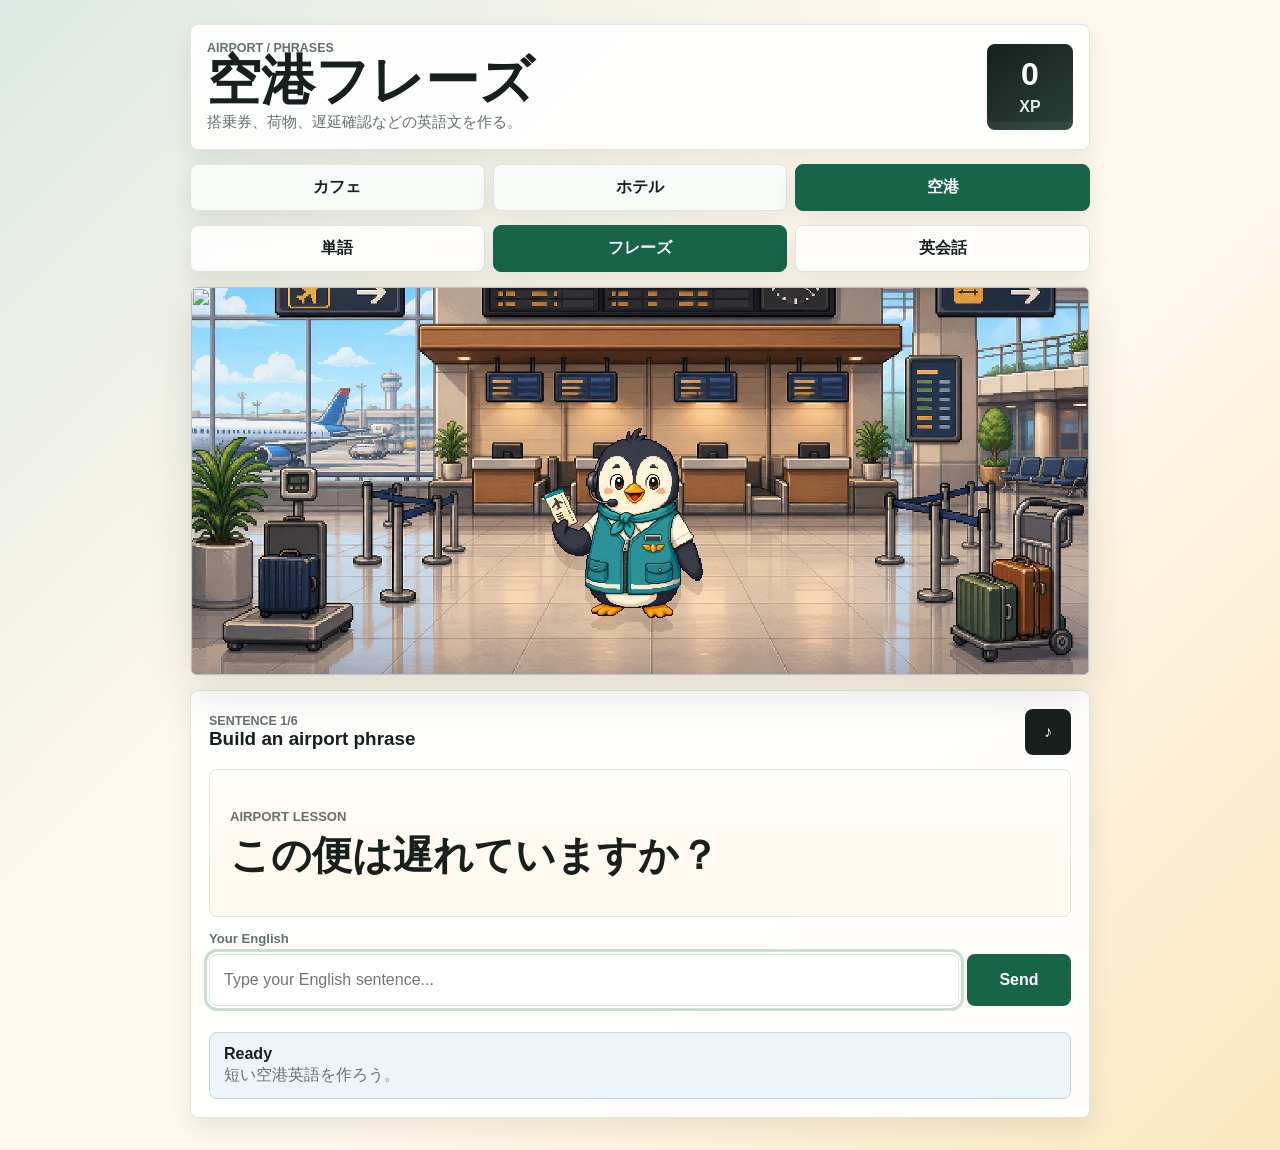
==== airport-phrases.html @ 4ff5df69 "Add hotel and airport lesson areas" ====
<!doctype html>
<html lang="ja">
  <head>
    <meta charset="utf-8" />
    <meta name="viewport" content="width=device-width, initial-scale=1" />
    <title>TripTalk Airport - Phrases</title>
    <link rel="stylesheet" href="styles.css" />
  </head>
  <body data-area="airport" data-mode="sentence">
    <main class="app-shell">
      <section class="main-panel" aria-label="Airport phrase lesson">
        <header class="topbar">
          <div>
            <p class="kicker">Airport / Phrases</p>
            <h1>空港フレーズ</h1>
            <p class="topbar-copy">搭乗券、荷物、遅延確認などの英語文を作る。</p>
          </div>
          <div class="xp-badge" aria-label="Total XP">
            <strong id="totalXp">0</strong>
            <span>XP</span>
          </div>
        </header>

        <nav class="area-nav" aria-label="Travel areas">
          <a href="index.html">カフェ</a>
          <a href="hotel.html">ホテル</a>
          <a class="active" href="airport.html">空港</a>
        </nav>

        <nav class="mode-nav" aria-label="Learning pages">
          <a href="airport.html">単語</a>
          <a class="active" href="airport-phrases.html">フレーズ</a>
          <a href="airport-roleplay.html">英会話</a>
        </nav>

        <section class="cafe-stage" id="cafeStage" aria-label="Airport terminal">
          <img id="interiorBack" class="interior-layer interior-back" src="assets/interiors/airport/airport-terminal-back.png" alt="" />
          <div class="barista" id="barista" aria-label="Airport penguin character">
            <img id="mamefukuImage" class="mamefuku-image" src="assets/characters/airport-penguin/airport-penguin.png" alt="Airport staff penguin" />
          </div>
          <img id="interiorFront" class="interior-layer interior-front" src="" alt="" hidden />
        </section>

        <section class="lesson-card">
          <div class="lesson-head">
            <div>
              <p class="label" id="modeLabel">Sentence</p>
              <h2 id="promptTitle">Build an airport phrase</h2>
            </div>
            <button class="icon-button" id="soundButton" type="button" aria-label="Read English aloud" title="Read English aloud">
              <span aria-hidden="true">♪</span>
            </button>
          </div>

          <div class="question-box" id="questionBox" aria-live="polite"></div>

          <form class="answer-form" id="answerForm">
            <label for="answerInput" id="answerLabel">Your English</label>
            <div class="answer-row">
              <input id="answerInput" name="answer" autocomplete="off" placeholder="Type your English sentence..." />
              <button type="submit">Send</button>
            </div>
          </form>

          <div class="choice-grid" id="choiceGrid" aria-label="Answer choices"></div>

          <section class="feedback" id="feedback" aria-live="polite">
            <strong>Ready</strong>
            <span>短い空港英語を作ろう。</span>
          </section>
        </section>
      </section>
    </main>

    <script src="app.js"></script>
  </body>
</html>
---- styles.css ----
:root {
  color-scheme: light;
  --ink: #17201d;
  --muted: #65716d;
  --paper: #fff8ec;
  --surface: #ffffff;
  --line: #dee5dc;
  --green: #2f8f67;
  --green-dark: #176449;
  --green-soft: #e8f5ee;
  --rose: #d96563;
  --sky: #9bcbd4;
  --gold: #efb642;
  --coffee: #6f4d38;
  --cream: #f6e0b8;
  --shadow: 0 18px 44px rgba(36, 43, 38, 0.13);
  --shadow-soft: 0 10px 24px rgba(36, 43, 38, 0.09);
}

* {
  box-sizing: border-box;
}

body {
  margin: 0;
  min-height: 100vh;
  font-family: Inter, "Yu Gothic UI", "Hiragino Kaku Gothic ProN", Meiryo, sans-serif;
  color: var(--ink);
  background:
    linear-gradient(135deg, rgba(155, 203, 212, 0.34), transparent 38%),
    linear-gradient(315deg, rgba(239, 182, 66, 0.26), transparent 40%),
    var(--paper);
}

button,
input {
  font: inherit;
}

button {
  border: 0;
  cursor: pointer;
}

button:focus-visible,
input:focus-visible {
  outline: 3px solid rgba(47, 143, 103, 0.28);
  outline-offset: 2px;
}

.app-shell {
  width: min(900px, calc(100% - 32px));
  min-height: 100vh;
  margin: 0 auto;
  padding: 24px 0 32px;
  display: grid;
  grid-template-columns: 1fr;
  gap: 14px;
  align-items: start;
}

.main-panel,
.side-panel {
  display: grid;
  gap: 14px;
}

.topbar,
.cafe-stage,
.progress-board,
.lesson-card,
.side-card {
  background: rgba(255, 255, 255, 0.92);
  border: 1px solid rgba(222, 229, 220, 0.9);
  border-radius: 8px;
  box-shadow: var(--shadow-soft);
}

.topbar {
  min-height: 82px;
  padding: 16px;
  display: flex;
  align-items: center;
  justify-content: space-between;
  gap: 16px;
}

.kicker,
.label {
  margin: 0;
  color: var(--muted);
  font-size: 0.78rem;
  font-weight: 850;
  letter-spacing: 0;
  text-transform: uppercase;
}

h1,
h2,
p {
  margin-top: 0;
}

h1 {
  margin-bottom: 6px;
  font-size: clamp(2rem, 4.2vw, 3.6rem);
  line-height: 0.95;
}

h2 {
  margin-bottom: 0;
  font-size: 1.18rem;
  line-height: 1.2;
}

.topbar-copy {
  margin: 0;
  color: var(--muted);
  font-size: 0.92rem;
  line-height: 1.45;
}

.xp-badge {
  min-width: 86px;
  aspect-ratio: 1;
  padding: 10px;
  border-radius: 8px;
  background: linear-gradient(145deg, var(--ink), #284137);
  color: white;
  display: grid;
  place-items: center;
  text-align: center;
  box-shadow: inset 0 -8px 0 rgba(255, 255, 255, 0.06);
}

.xp-badge strong {
  font-size: 2rem;
  line-height: 1;
}

.xp-badge span {
  color: #d9eee5;
  font-weight: 850;
}

.cafe-stage {
  position: relative;
  height: clamp(260px, 48vw, 390px);
  overflow: hidden;
  background: #f7dfb6;
  box-shadow: var(--shadow);
}

.interior-layer {
  position: absolute;
  inset: 0;
  display: block;
  width: 100%;
  height: 100%;
  object-fit: cover;
  image-rendering: pixelated;
  pointer-events: none;
}

.interior-back {
  z-index: 1;
}

.interior-front {
  z-index: 3;
}

.cafe-stage.is-upgrading .interior-layer,
.cafe-stage.is-upgrading .mamefuku-image {
  animation: upgrade-pop 850ms ease;
}

.cafe-stage.is-upgrading::after {
  content: "";
  position: absolute;
  inset: 0;
  z-index: 5;
  pointer-events: none;
  background:
    radial-gradient(circle at 50% 44%, rgba(255, 255, 255, 0.7), transparent 30%),
    radial-gradient(circle at 22% 24%, rgba(239, 182, 66, 0.42), transparent 18%),
    radial-gradient(circle at 82% 26%, rgba(47, 143, 103, 0.32), transparent 18%);
  animation: upgrade-flash 850ms ease forwards;
}

.barista {
  position: absolute;
  left: 50%;
  top: 31%;
  width: clamp(150px, 31%, 236px);
  aspect-ratio: 1;
  transform: translateX(-50%);
  display: grid;
  place-items: end center;
  z-index: 2;
}

.mamefuku-image {
  display: block;
  width: 100%;
  height: 100%;
  object-fit: contain;
  image-rendering: pixelated;
  filter: drop-shadow(0 14px 0 rgba(63, 43, 31, 0.16));
}

.stage-label {
  position: absolute;
  left: 18px;
  bottom: 16px;
  z-index: 4;
  max-width: min(320px, calc(100% - 36px));
  padding: 10px 12px;
  border-radius: 8px;
  background: rgba(255, 255, 255, 0.92);
  border: 1px solid rgba(23, 32, 29, 0.16);
  box-shadow: 0 8px 18px rgba(36, 43, 38, 0.13);
}

.stage-label span,
.stage-label strong {
  display: block;
}

.stage-label span {
  color: var(--muted);
  font-size: 0.78rem;
  font-weight: 850;
}

.area-nav,
.mode-nav {
  display: grid;
  grid-template-columns: repeat(3, 1fr);
  gap: 8px;
}

.area-nav a,
.mode-nav a {
  min-height: 46px;
  padding: 12px;
  border: 1px solid var(--line);
  border-radius: 8px;
  background: rgba(255, 255, 255, 0.86);
  color: var(--ink);
  font-weight: 900;
  text-align: center;
  text-decoration: none;
  box-shadow: var(--shadow-soft);
}

.area-nav a {
  min-height: 42px;
  background: #f9fbf8;
}

.area-nav a.active,
.mode-nav a.active {
  color: white;
  background: var(--green-dark);
  border-color: var(--green-dark);
}

.lesson-card,
.side-card {
  padding: 18px;
}

.lesson-head,
.section-head {
  display: flex;
  align-items: center;
  justify-content: space-between;
  gap: 12px;
}

.icon-button {
  width: 46px;
  height: 46px;
  border-radius: 8px;
  background: var(--ink);
  color: white;
  font-weight: 900;
  flex: 0 0 auto;
  display: grid;
  place-items: center;
}

.question-box {
  min-height: 148px;
  margin: 14px 0;
  padding: 18px 20px;
  border-radius: 8px;
  border: 1px solid var(--line);
  background:
    linear-gradient(180deg, rgba(255, 255, 255, 0.62), transparent 70%),
    #fffaf0;
  display: grid;
  align-content: center;
  gap: 10px;
}

.question-box .speaker {
  color: var(--muted);
  font-size: 0.82rem;
  font-weight: 850;
  text-transform: uppercase;
}

.question-box .prompt {
  font-size: clamp(1.55rem, 4vw, 2.5rem);
  font-weight: 900;
  line-height: 1.08;
}

.question-box .hint {
  color: var(--muted);
  line-height: 1.55;
}

.answer-form {
  display: grid;
  gap: 8px;
}

.answer-form label {
  color: var(--muted);
  font-size: 0.82rem;
  font-weight: 900;
}

.answer-row {
  display: grid;
  grid-template-columns: minmax(0, 1fr) 104px;
  gap: 8px;
}

.answer-row input {
  min-width: 0;
  min-height: 52px;
  padding: 13px 14px;
  border: 1px solid var(--line);
  border-radius: 8px;
  background: white;
  color: var(--ink);
}

.answer-row button,
.choice-grid button,
.side-card button {
  min-height: 52px;
  padding: 12px 14px;
  border-radius: 8px;
  background: var(--green-dark);
  color: white;
  font-weight: 900;
  transition: transform 140ms ease, box-shadow 140ms ease, border-color 140ms ease;
}

.answer-row button:hover,
.choice-grid button:hover,
.side-card button:hover {
  transform: translateY(-1px);
  box-shadow: var(--shadow-soft);
}

.choice-grid {
  display: grid;
  grid-template-columns: repeat(3, 1fr);
  gap: 8px;
  margin-top: 12px;
}

.choice-grid button {
  min-height: 66px;
  color: var(--ink);
  background: white;
  border: 1px solid var(--line);
  text-align: left;
  line-height: 1.35;
}

.choice-grid button:hover,
.choice-grid button:focus {
  border-color: var(--green);
  box-shadow: 0 0 0 3px rgba(47, 143, 103, 0.15);
}

.feedback {
  min-height: 62px;
  margin-top: 14px;
  padding: 12px 14px;
  border-radius: 8px;
  display: grid;
  gap: 2px;
  background: #edf5fb;
  border: 1px solid #bfd8e8;
}

.feedback.good {
  background: #eaf6ef;
  border-color: #bcdccb;
}

.feedback.level-up {
  background: #fff7da;
  border-color: #efcf74;
}

.feedback.try {
  background: #fff4e6;
  border-color: #efd0a8;
}

.feedback strong {
  display: block;
}

.feedback span {
  color: var(--muted);
}

.side-card {
  display: grid;
  gap: 12px;
}

.side-card p {
  color: var(--muted);
  line-height: 1.55;
  margin-bottom: 0;
}

.upgrade-list,
.phrase-list {
  display: grid;
  gap: 10px;
}

.upgrade-item,
.phrase-item {
  padding: 11px 12px;
  border-radius: 8px;
  border: 1px solid var(--line);
  background: #fbfdf8;
}

.upgrade-item.unlocked {
  border-color: #bcdccb;
  background: var(--green-soft);
}

.upgrade-item strong,
.upgrade-item span,
.phrase-item strong,
.phrase-item span {
  display: block;
}

.upgrade-item span,
.phrase-item span,
.empty-bank {
  margin-top: 4px;
  color: var(--muted);
  line-height: 1.5;
}

.section-head h2 {
  margin: 0;
}

.section-head button {
  color: var(--ink);
  background: #eef2ed;
  padding: 9px 12px;
}

@keyframes upgrade-pop {
  0% {
    transform: scale(1);
    filter: brightness(1);
  }

  38% {
    transform: scale(1.025);
    filter: brightness(1.14);
  }

  100% {
    transform: scale(1);
    filter: brightness(1);
  }
}

@keyframes upgrade-flash {
  0% {
    opacity: 0;
  }

  35% {
    opacity: 1;
  }

  100% {
    opacity: 0;
  }
}

@media (max-width: 920px) {
  .app-shell {
    grid-template-columns: 1fr;
  }
}

@media (max-width: 640px) {
  .app-shell {
    width: min(100% - 20px, 1180px);
    padding: 10px 0;
    gap: 12px;
  }

  .topbar {
    align-items: center;
    padding: 14px;
  }

  .xp-badge {
    min-width: 74px;
  }

  h1 {
    font-size: clamp(1.85rem, 11vw, 2.7rem);
  }

  .topbar-copy {
    font-size: 0.84rem;
  }

  .cafe-stage {
    height: min(300px, 76vw);
  }

  .barista {
    top: 31%;
    width: clamp(132px, 34%, 178px);
    transform: translateX(-50%);
  }

  .area-nav,
  .mode-nav,
  .choice-grid,
  .answer-row {
    grid-template-columns: 1fr;
  }

  .lesson-card,
  .side-card {
    padding: 14px;
  }

  .question-box {
    min-height: 132px;
    padding: 16px;
  }

  .choice-grid button,
  .answer-row button,
  .answer-row input {
    min-height: 50px;
  }
}
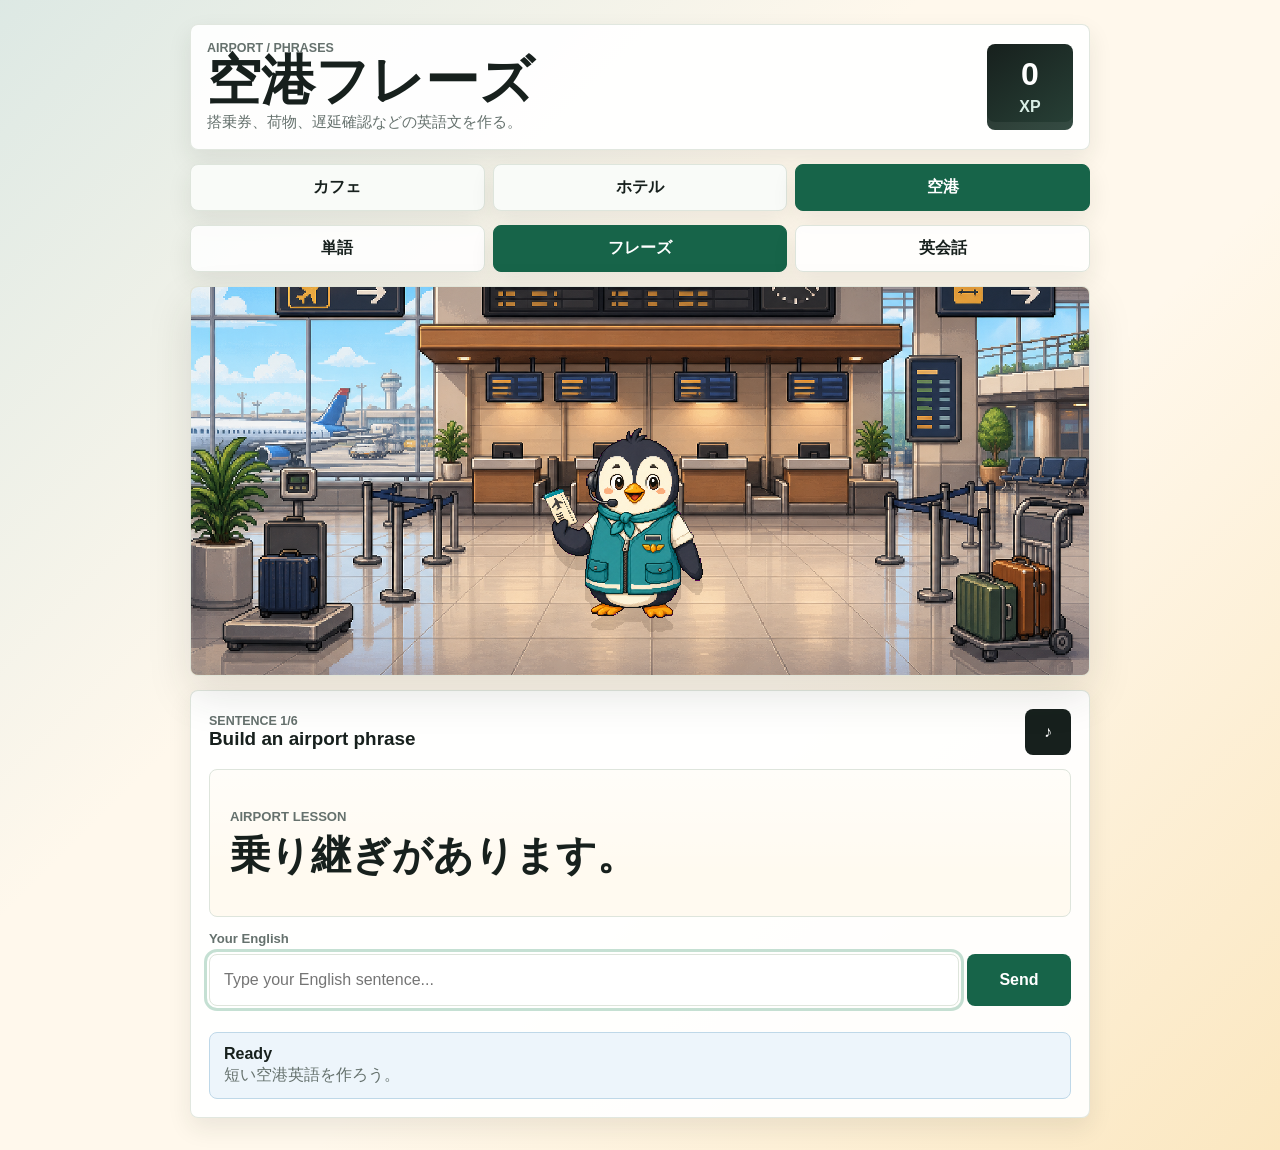
==== commit ebda3be6: "Force hide vocabulary input on pages" ====
--- a/airport-phrases.html
+++ b/airport-phrases.html
@@ -4,7 +4,7 @@
     <meta charset="utf-8" />
     <meta name="viewport" content="width=device-width, initial-scale=1" />
     <title>TripTalk Airport - Phrases</title>
-    <link rel="stylesheet" href="styles.css" />
+    <link rel="stylesheet" href="styles.css?v=hide-vocab-input" />
   </head>
   <body data-area="airport" data-mode="sentence">
     <main class="app-shell">
--- a/styles.css
+++ b/styles.css
@@ -21,6 +21,10 @@
   box-sizing: border-box;
 }
 
+[hidden] {
+  display: none !important;
+}
+
 body {
   margin: 0;
   min-height: 100vh;
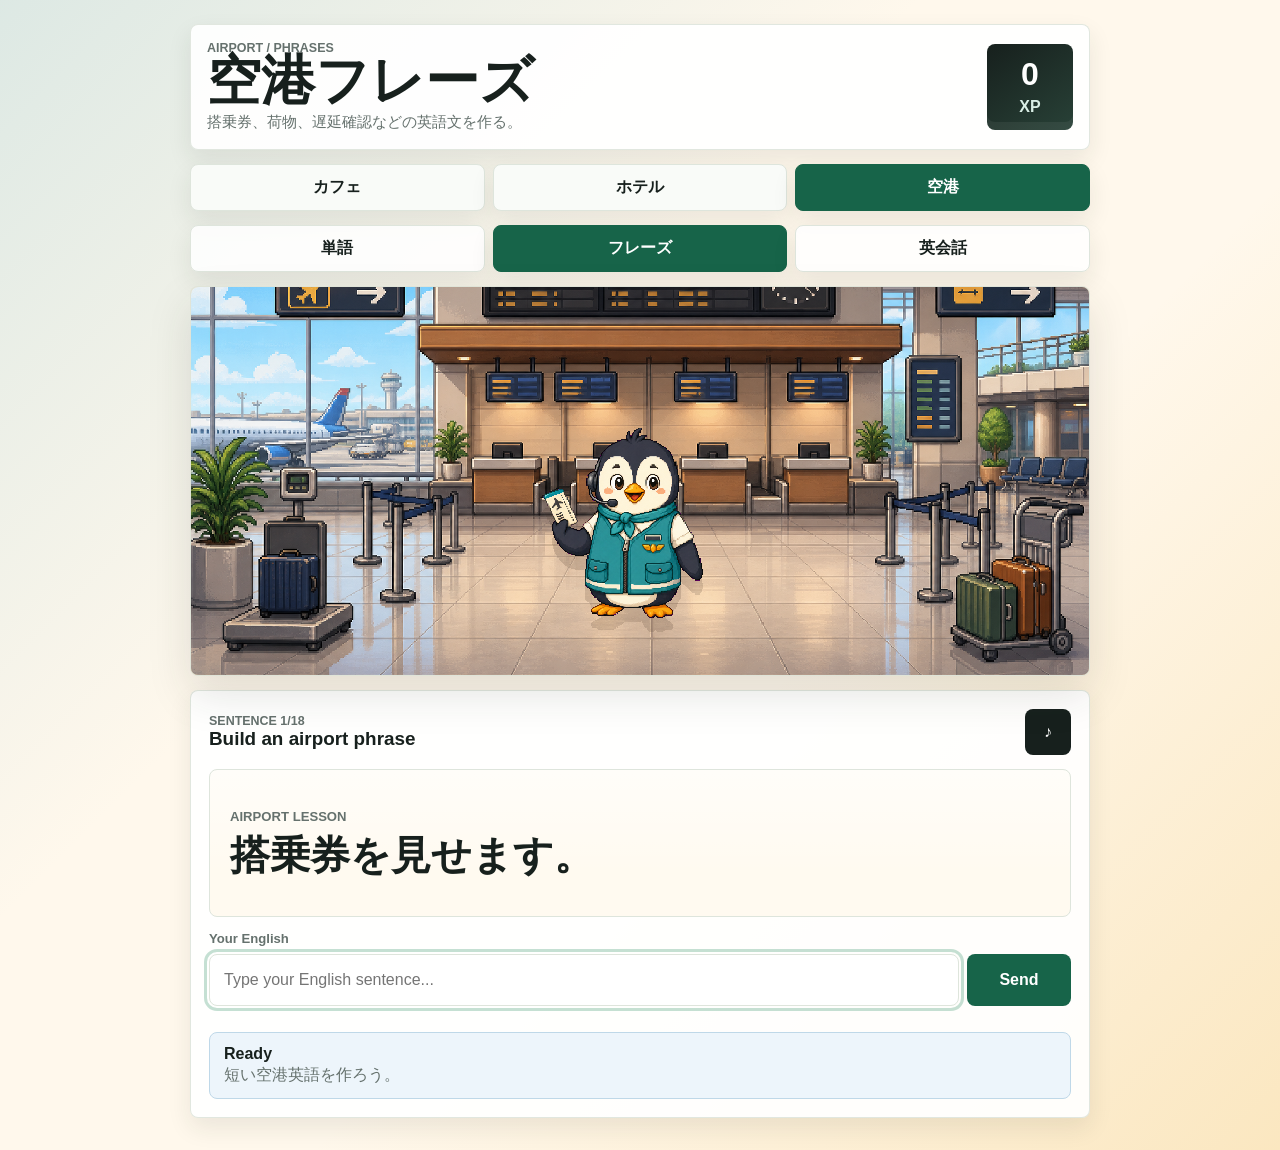
==== commit 3966ae44: "Bust app script cache for lesson updates" ====
--- a/airport-phrases.html
+++ b/airport-phrases.html
@@ -72,6 +72,6 @@
       </section>
     </main>
 
-    <script src="app.js"></script>
+    <script src="app.js?v=lesson-content-2"></script>
   </body>
 </html>
